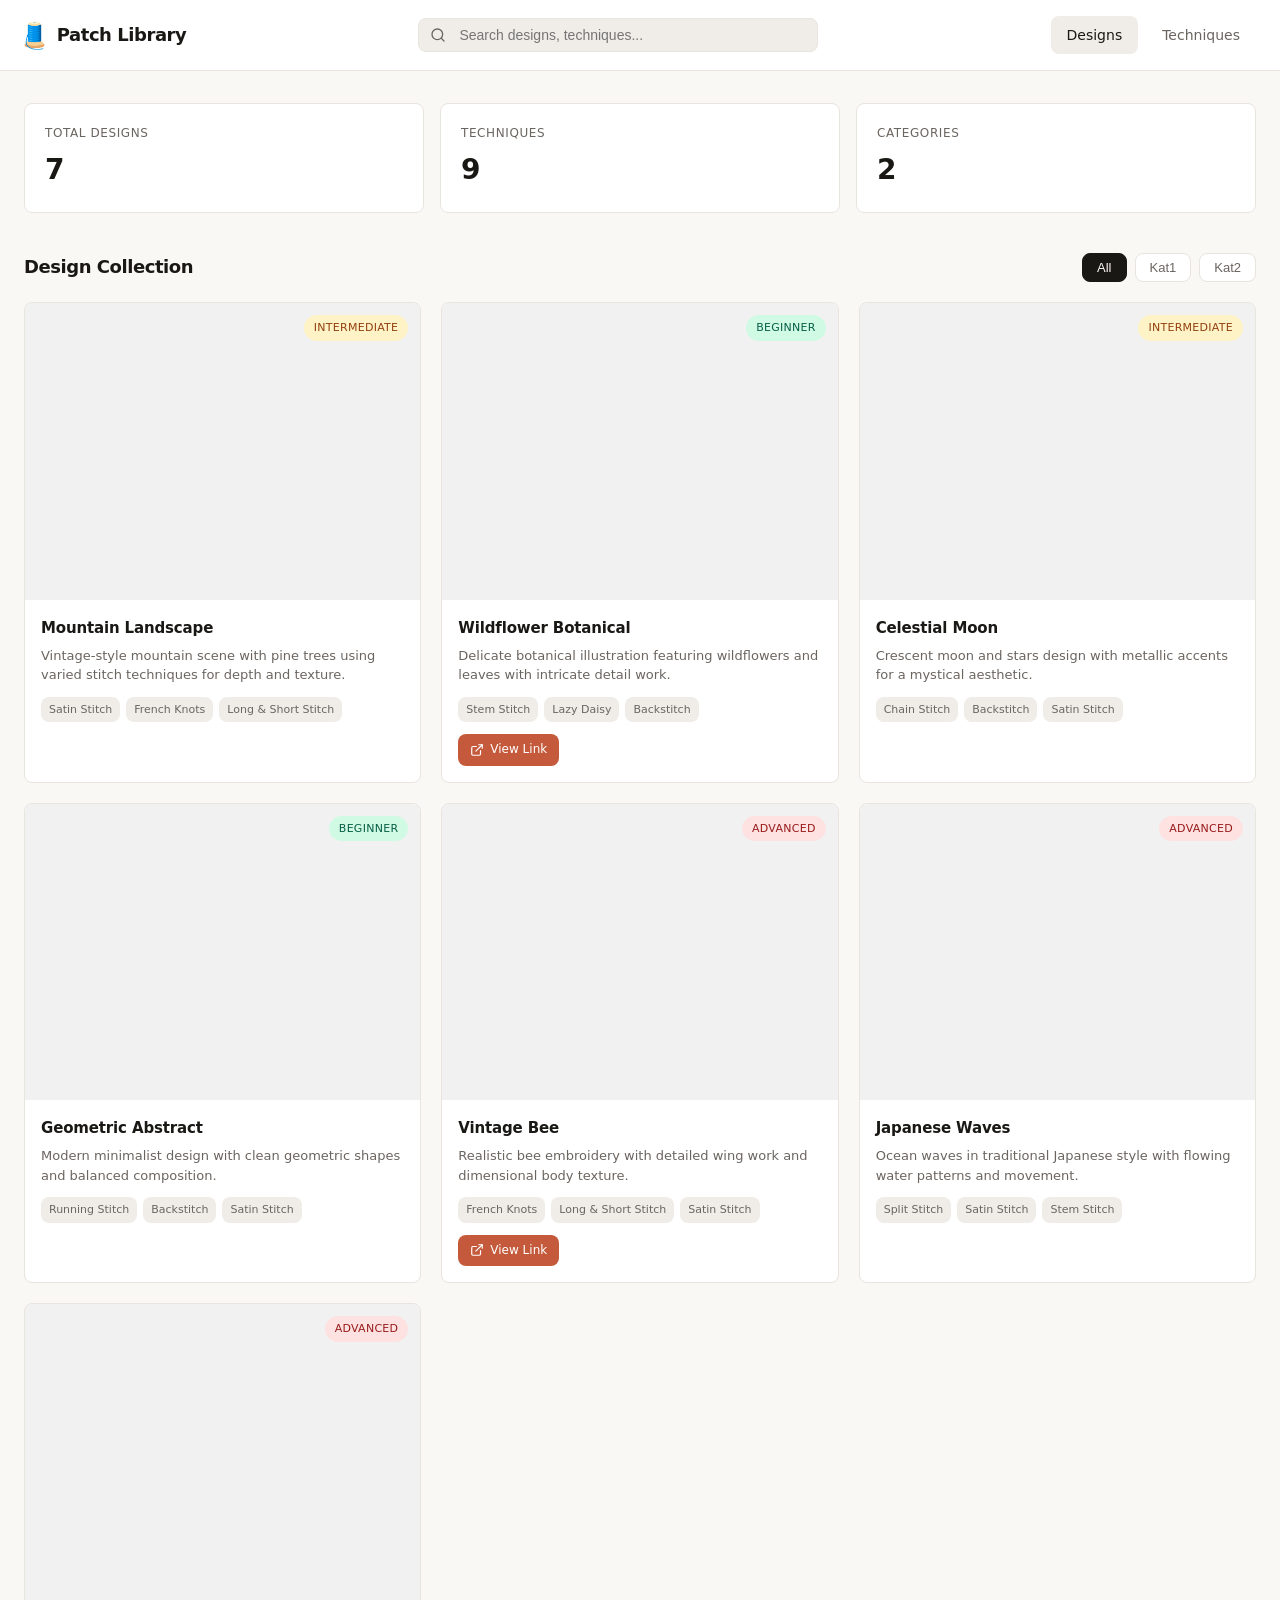
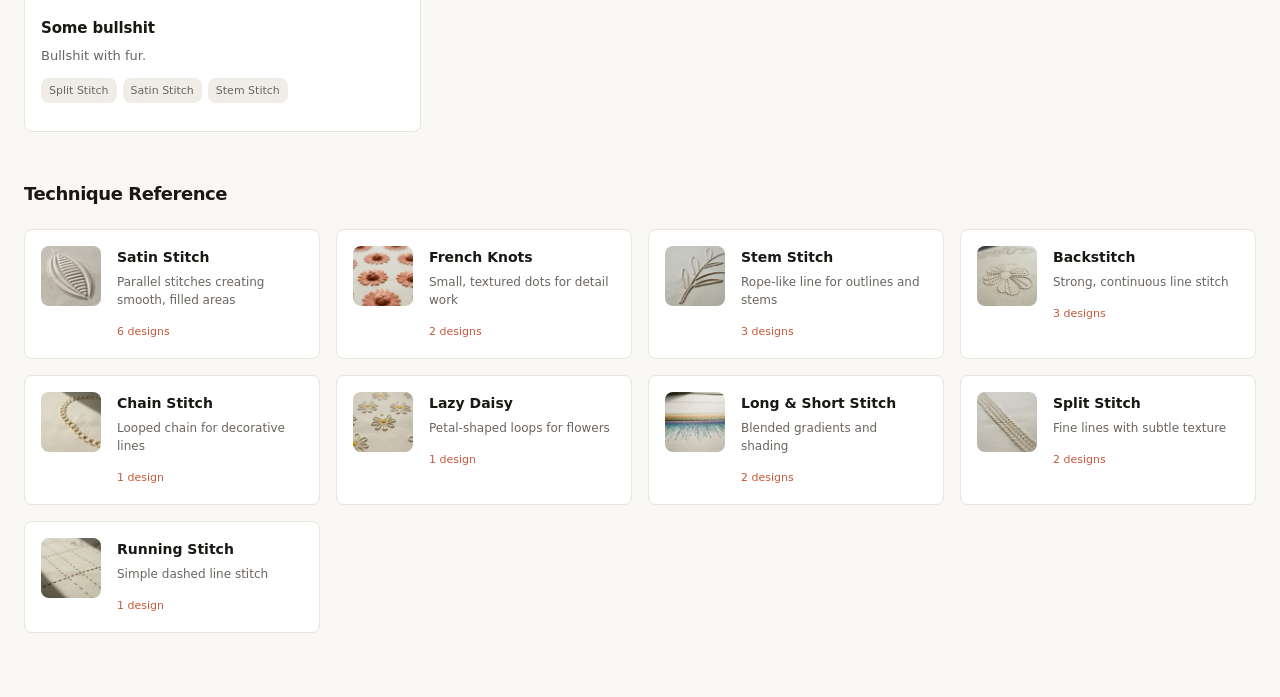
==== index.html @ 990511ad "Added noindex tag >Added noindex meta tag, specified by google, should in theory stop search engines" ====
<!DOCTYPE html>
<html lang="en">
<head>
  <meta charset="UTF-8">
  <meta name="viewport" content="width=device-width, initial-scale=1.0">
  <title>Patch Library</title>
  <meta name="robots" content="noindex">
  <meta name="description" content="Internal collection of embroidery patch designs and techniques">
  <link rel="stylesheet" href="styles.css">
</head>
<body>
  <header class="header">
    <div class="header-inner">
      <div class="logo">
        <img src="./icon.png" alt="Patch Library Logo" class="logo-image">
        <span class="logo-text">Patch Library</span>
      </div>

      <div class="search-container">
        <div class="search-wrapper">
          <svg class="search-icon" xmlns="http://www.w3.org/2000/svg" viewBox="0 0 24 24" fill="none" stroke="currentColor" stroke-width="2" stroke-linecap="round" stroke-linejoin="round">
            <circle cx="11" cy="11" r="8"/>
            <path d="m21 21-4.3-4.3"/>
          </svg>
          <input type="text" id="search-input" class="search-input" placeholder="Search designs, techniques...">
        </div>
      </div>

      <nav class="nav-links">
        <a href="#designs" class="nav-link active">Designs</a>
        <a href="#techniques" class="nav-link">Techniques</a>
      </nav>
    </div>
  </header>

  <main class="main">
    <section class="stats-grid">
      <div class="stat-card">
        <p class="stat-label">Total Designs</p>
        <p class="stat-value" id="stat-designs">0</p>
      </div>
      <div class="stat-card">
        <p class="stat-label">Techniques</p>
        <p class="stat-value" id="stat-techniques">0</p>
      </div>
      <div class="stat-card">
        <p class="stat-label">Categories</p>
        <p class="stat-value" id="stat-categories">0</p>
      </div>
    </section>

    <section id="designs">
      <div class="section-header">
        <h2 class="section-title">Design Collection</h2>
        <div class="filter-buttons" id="filter-buttons">
          <!-- Filter buttons generated dynamically from JS -->
        </div>
      </div>
      <div class="patch-grid" id="patch-grid"></div>
    </section>

    <section id="techniques">
      <div class="section-header">
        <h2 class="section-title">Technique Reference</h2>
      </div>
      <div class="technique-grid" id="technique-grid"></div>
    </section>
  </main>

  <!-- Technique Detail Modal -->
  <div class="modal-overlay" id="technique-modal">
    <div class="modal-content">
      <button class="modal-close" id="modal-close">&times;</button>
      <div class="modal-body" id="modal-body">
        <!-- Content populated dynamically -->
      </div>
    </div>
  </div>

  <!-- Image Viewer Modal -->
  <div class="image-viewer-overlay" id="image-viewer">
    <button class="image-viewer-close" id="image-viewer-close">&times;</button>
    <img src="" alt="Full size image" class="image-viewer-img" id="image-viewer-img">
  </div>

  <script src="script.js"></script>
</body>
</html>
---- styles.css ----
* {
  margin: 0;
  padding: 0;
  box-sizing: border-box;
}

:root {
  --background: #faf8f5;
  --foreground: #1a1814;
  --card: #ffffff;
  --card-foreground: #1a1814;
  --muted: #f0ede8;
  --muted-foreground: #6b6560;
  --accent: #c45a3b;
  --border: #e8e4de;
  --radius: 0.5rem;
}

body {
  font-family: system-ui, -apple-system, BlinkMacSystemFont, 'Segoe UI', Roboto, sans-serif;
  background-color: var(--background);
  color: var(--foreground);
  line-height: 1.6;
}

/* Header */
.header {
  background-color: var(--card);
  border-bottom: 1px solid var(--border);
  padding: 1rem 1.5rem;
  position: sticky;
  top: 0;
  z-index: 100;
}

.header-inner {
  max-width: 1400px;
  margin: 0 auto;
  display: flex;
  align-items: center;
  justify-content: space-between;
  gap: 2rem;
}

.logo {
  display: flex;
  align-items: center;
  gap: 0.75rem;
}

.logo-image {
  height: 1.8rem;
  width: auto;
}

.logo-text {
  font-size: 1.125rem;
  font-weight: 600;
  letter-spacing: -0.025em;
}

.search-container {
  flex: 1;
  max-width: 400px;
}

.search-input {
  width: 100%;
  padding: 0.5rem 1rem;
  padding-left: 2.5rem;
  border: 1px solid var(--border);
  border-radius: var(--radius);
  background-color: var(--muted);
  font-size: 0.875rem;
  outline: none;
  transition: border-color 0.2s, box-shadow 0.2s;
}

.search-input:focus {
  border-color: var(--accent);
  box-shadow: 0 0 0 2px rgba(196, 90, 59, 0.1);
}

.search-wrapper {
  position: relative;
}

.search-icon {
  position: absolute;
  left: 0.75rem;
  top: 50%;
  transform: translateY(-50%);
  width: 1rem;
  height: 1rem;
  color: var(--muted-foreground);
}

.nav-links {
  display: flex;
  gap: 0.5rem;
}

.nav-link {
  padding: 0.5rem 1rem;
  font-size: 0.875rem;
  color: var(--muted-foreground);
  text-decoration: none;
  border-radius: var(--radius);
  transition: background-color 0.2s, color 0.2s;
}

.nav-link:hover,
.nav-link.active {
  background-color: var(--muted);
  color: var(--foreground);
}

/* Main Content */
.main {
  max-width: 1400px;
  margin: 0 auto;
  padding: 2rem 1.5rem;
}

/* Stats */
.stats-grid {
  display: grid;
  grid-template-columns: repeat(3, 1fr);
  gap: 1rem;
  margin-bottom: 2.5rem;
}

.stat-card {
  background-color: var(--card);
  border: 1px solid var(--border);
  border-radius: var(--radius);
  padding: 1.25rem;
}

.stat-label {
  font-size: 0.75rem;
  text-transform: uppercase;
  letter-spacing: 0.05em;
  color: var(--muted-foreground);
  margin-bottom: 0.25rem;
}

.stat-value {
  font-size: 1.75rem;
  font-weight: 600;
  letter-spacing: -0.025em;
}

/* Section Headers */
.section-header {
  display: flex;
  align-items: center;
  justify-content: space-between;
  margin-bottom: 1.25rem;
  flex-wrap: wrap;
  gap: 1rem;
}

.section-title {
  font-size: 1.125rem;
  font-weight: 600;
  letter-spacing: -0.025em;
}

/* Filter Buttons */
.filter-buttons {
  display: flex;
  gap: 0.5rem;
  flex-wrap: wrap;
}

.filter-btn {
  padding: 0.375rem 0.875rem;
  font-size: 0.8125rem;
  border: 1px solid var(--border);
  border-radius: var(--radius);
  background-color: var(--card);
  color: var(--muted-foreground);
  cursor: pointer;
  transition: all 0.2s;
}

.filter-btn:hover {
  background-color: var(--muted);
  color: var(--foreground);
}

.filter-btn.active {
  background-color: var(--foreground);
  color: var(--background);
  border-color: var(--foreground);
}

/* Patch Grid */
.patch-grid {
  display: grid;
  grid-template-columns: repeat(auto-fill, minmax(300px, 1fr));
  gap: 1.25rem;
  margin-bottom: 3rem;
}

.patch-card {
  background-color: var(--card);
  border: 1px solid var(--border);
  border-radius: var(--radius);
  overflow: hidden;
  transition: box-shadow 0.2s, transform 0.2s;
}

.patch-card:hover {
  box-shadow: 0 4px 12px rgba(0, 0, 0, 0.08);
  transform: translateY(-2px);
}

.patch-image-container {
  position: relative;
  aspect-ratio: 4 / 3;
  overflow: hidden;
  background-color: var(--muted);
  cursor: pointer;
}

.patch-image {
  width: 100%;
  height: 100%;
  object-fit: cover;
  transition: transform 0.3s;
}

.patch-card:hover .patch-image {
  transform: scale(1.03);
}

.difficulty-badge {
  position: absolute;
  top: 0.75rem;
  right: 0.75rem;
  padding: 0.25rem 0.625rem;
  font-size: 0.6875rem;
  font-weight: 500;
  text-transform: uppercase;
  letter-spacing: 0.025em;
  border-radius: 9999px;
}

.difficulty-beginner {
  background-color: #d1fae5;
  color: #065f46;
}

.difficulty-intermediate {
  background-color: #fef3c7;
  color: #92400e;
}

.difficulty-advanced {
  background-color: #fee2e2;
  color: #991b1b;
}

.patch-content {
  padding: 1rem;
}

.patch-title {
  font-size: 0.9375rem;
  font-weight: 600;
  margin-bottom: 0.375rem;
  letter-spacing: -0.01em;
}

.patch-description {
  font-size: 0.8125rem;
  color: var(--muted-foreground);
  margin-bottom: 0.75rem;
  line-height: 1.5;
}

.patch-techniques {
  display: flex;
  flex-wrap: wrap;
  gap: 0.375rem;
  margin-bottom: 0.75rem;
}

.technique-tag {
  padding: 0.25rem 0.5rem;
  font-size: 0.6875rem;
  background-color: var(--muted);
  color: var(--muted-foreground);
  border-radius: var(--radius);
  cursor: pointer;
  transition: background-color 0.2s, color 0.2s;
}

.technique-tag:hover {
  background-color: var(--accent);
  color: white;
}

.patch-link-btn {
  display: inline-flex;
  align-items: center;
  gap: 0.375rem;
  padding: 0.375rem 0.75rem;
  font-size: 0.75rem;
  font-weight: 500;
  background-color: var(--accent);
  color: white;
  border: none;
  border-radius: var(--radius);
  cursor: pointer;
  text-decoration: none;
  transition: background-color 0.2s;
}

.patch-link-btn:hover {
  background-color: #a84a2f;
}

.patch-link-btn svg {
  width: 0.875rem;
  height: 0.875rem;
}

/* Technique Section */
.technique-grid {
  display: grid;
  grid-template-columns: repeat(auto-fill, minmax(280px, 1fr));
  gap: 1rem;
  margin-bottom: 2rem;
}

.technique-card {
  background-color: var(--card);
  border: 1px solid var(--border);
  border-radius: var(--radius);
  padding: 1rem;
  display: flex;
  gap: 1rem;
  cursor: pointer;
  transition: border-color 0.2s, box-shadow 0.2s;
}

.technique-card:hover {
  border-color: var(--accent);
  box-shadow: 0 2px 8px rgba(0, 0, 0, 0.06);
}

.technique-thumb {
  width: 60px;
  height: 60px;
  border-radius: var(--radius);
  object-fit: cover;
  flex-shrink: 0;
  background-color: var(--muted);
}

.technique-info {
  flex: 1;
  min-width: 0;
}

.technique-name {
  font-size: 0.875rem;
  font-weight: 600;
  margin-bottom: 0.25rem;
}

.technique-description {
  font-size: 0.75rem;
  color: var(--muted-foreground);
  margin-bottom: 0.5rem;
  line-height: 1.5;
}

.technique-count {
  font-size: 0.6875rem;
  color: var(--accent);
  font-weight: 500;
}

/* Modal Styles */
.modal-overlay {
  position: fixed;
  top: 0;
  left: 0;
  right: 0;
  bottom: 0;
  background-color: rgba(0, 0, 0, 0.5);
  display: flex;
  align-items: center;
  justify-content: center;
  z-index: 1000;
  opacity: 0;
  visibility: hidden;
  transition: opacity 0.3s, visibility 0.3s;
  padding: 1rem;
}

.modal-overlay.active {
  opacity: 1;
  visibility: visible;
}

.modal-content {
  background-color: var(--card);
  width: 90%;
  max-width: 900px;
  max-height: 90vh;
  border-radius: var(--radius);
  position: relative;
  overflow: hidden;
  display: flex;
  flex-direction: column;
}

.modal-close {
  position: absolute;
  top: 1rem;
  right: 1rem;
  width: 2.5rem;
  height: 2.5rem;
  background-color: var(--muted);
  border: none;
  border-radius: 50%;
  font-size: 1.5rem;
  line-height: 1;
  cursor: pointer;
  display: flex;
  align-items: center;
  justify-content: center;
  color: var(--foreground);
  transition: background-color 0.2s;
  z-index: 10;
}

.modal-close:hover {
  background-color: var(--border);
}

.modal-body {
  padding: 2rem;
  overflow-y: auto;
}

.modal-header {
  display: flex;
  gap: 1.5rem;
  margin-bottom: 2rem;
  flex-wrap: wrap;
}

.modal-demo-image {
  width: 200px;
  height: 200px;
  object-fit: cover;
  border-radius: var(--radius);
  cursor: pointer;
  flex-shrink: 0;
}

.modal-title-section {
  flex: 1;
  min-width: 200px;
}

.modal-title {
  font-size: 1.5rem;
  font-weight: 600;
  margin-bottom: 0.5rem;
  letter-spacing: -0.025em;
}

.modal-subtitle {
  font-size: 0.9375rem;
  color: var(--muted-foreground);
  line-height: 1.6;
}

.modal-steps {
  border-top: 1px solid var(--border);
  padding-top: 1.5rem;
}

.modal-steps-title {
  font-size: 1rem;
  font-weight: 600;
  margin-bottom: 1.25rem;
}

.step-item {
  margin-bottom: 1.5rem;
  padding-bottom: 1.5rem;
  border-bottom: 1px solid var(--border);
}

.step-item:last-child {
  border-bottom: none;
  margin-bottom: 0;
  padding-bottom: 0;
}

.step-header {
  display: flex;
  align-items: baseline;
  gap: 0.75rem;
  margin-bottom: 0.5rem;
}

.step-number {
  display: inline-flex;
  align-items: center;
  justify-content: center;
  width: 1.75rem;
  height: 1.75rem;
  background-color: var(--foreground);
  color: var(--background);
  border-radius: 50%;
  font-size: 0.8125rem;
  font-weight: 600;
  flex-shrink: 0;
}

.step-name {
  font-size: 0.9375rem;
  font-weight: 600;
}

.step-description {
  font-size: 0.875rem;
  color: var(--muted-foreground);
  line-height: 1.6;
  margin-left: 2.5rem;
  margin-bottom: 0.75rem;
}

.step-images {
  display: flex;
  gap: 0.75rem;
  margin-left: 2.5rem;
  flex-wrap: wrap;
}

.step-image {
  width: 150px;
  height: 100px;
  object-fit: cover;
  border-radius: var(--radius);
  cursor: pointer;
  border: 1px solid var(--border);
  transition: border-color 0.2s;
}

.step-image:hover {
  border-color: var(--accent);
}

/* Image Viewer */
.image-viewer-overlay {
  position: fixed;
  top: 0;
  left: 0;
  right: 0;
  bottom: 0;
  background-color: rgba(0, 0, 0, 0.9);
  display: flex;
  align-items: center;
  justify-content: center;
  z-index: 2000;
  opacity: 0;
  visibility: hidden;
  transition: opacity 0.3s, visibility 0.3s;
  padding: 2rem;
}

.image-viewer-overlay.active {
  opacity: 1;
  visibility: visible;
}

.image-viewer-close {
  position: absolute;
  top: 1rem;
  right: 1rem;
  width: 3rem;
  height: 3rem;
  background-color: rgba(255, 255, 255, 0.1);
  border: none;
  border-radius: 50%;
  font-size: 2rem;
  line-height: 1;
  cursor: pointer;
  color: white;
  transition: background-color 0.2s;
}

.image-viewer-close:hover {
  background-color: rgba(255, 255, 255, 0.2);
}

.image-viewer-img {
  max-width: 100%;
  max-height: 100%;
  object-fit: contain;
}

/* Empty State */
.empty-state {
  text-align: center;
  padding: 3rem 1rem;
  color: var(--muted-foreground);
}

.empty-state p {
  font-size: 0.9375rem;
}

/* Responsive */
@media (max-width: 768px) {
  .header-inner {
    flex-direction: column;
    align-items: stretch;
    gap: 1rem;
  }

  .search-container {
    max-width: none;
  }

  .nav-links {
    justify-content: center;
  }

  .stats-grid {
    grid-template-columns: 1fr;
  }

  .patch-grid {
    grid-template-columns: 1fr;
  }

  .modal-header {
    flex-direction: column;
    align-items: center;
    text-align: center;
  }

  .modal-demo-image {
    width: 150px;
    height: 150px;
  }

  .step-description,
  .step-images {
    margin-left: 0;
  }
}
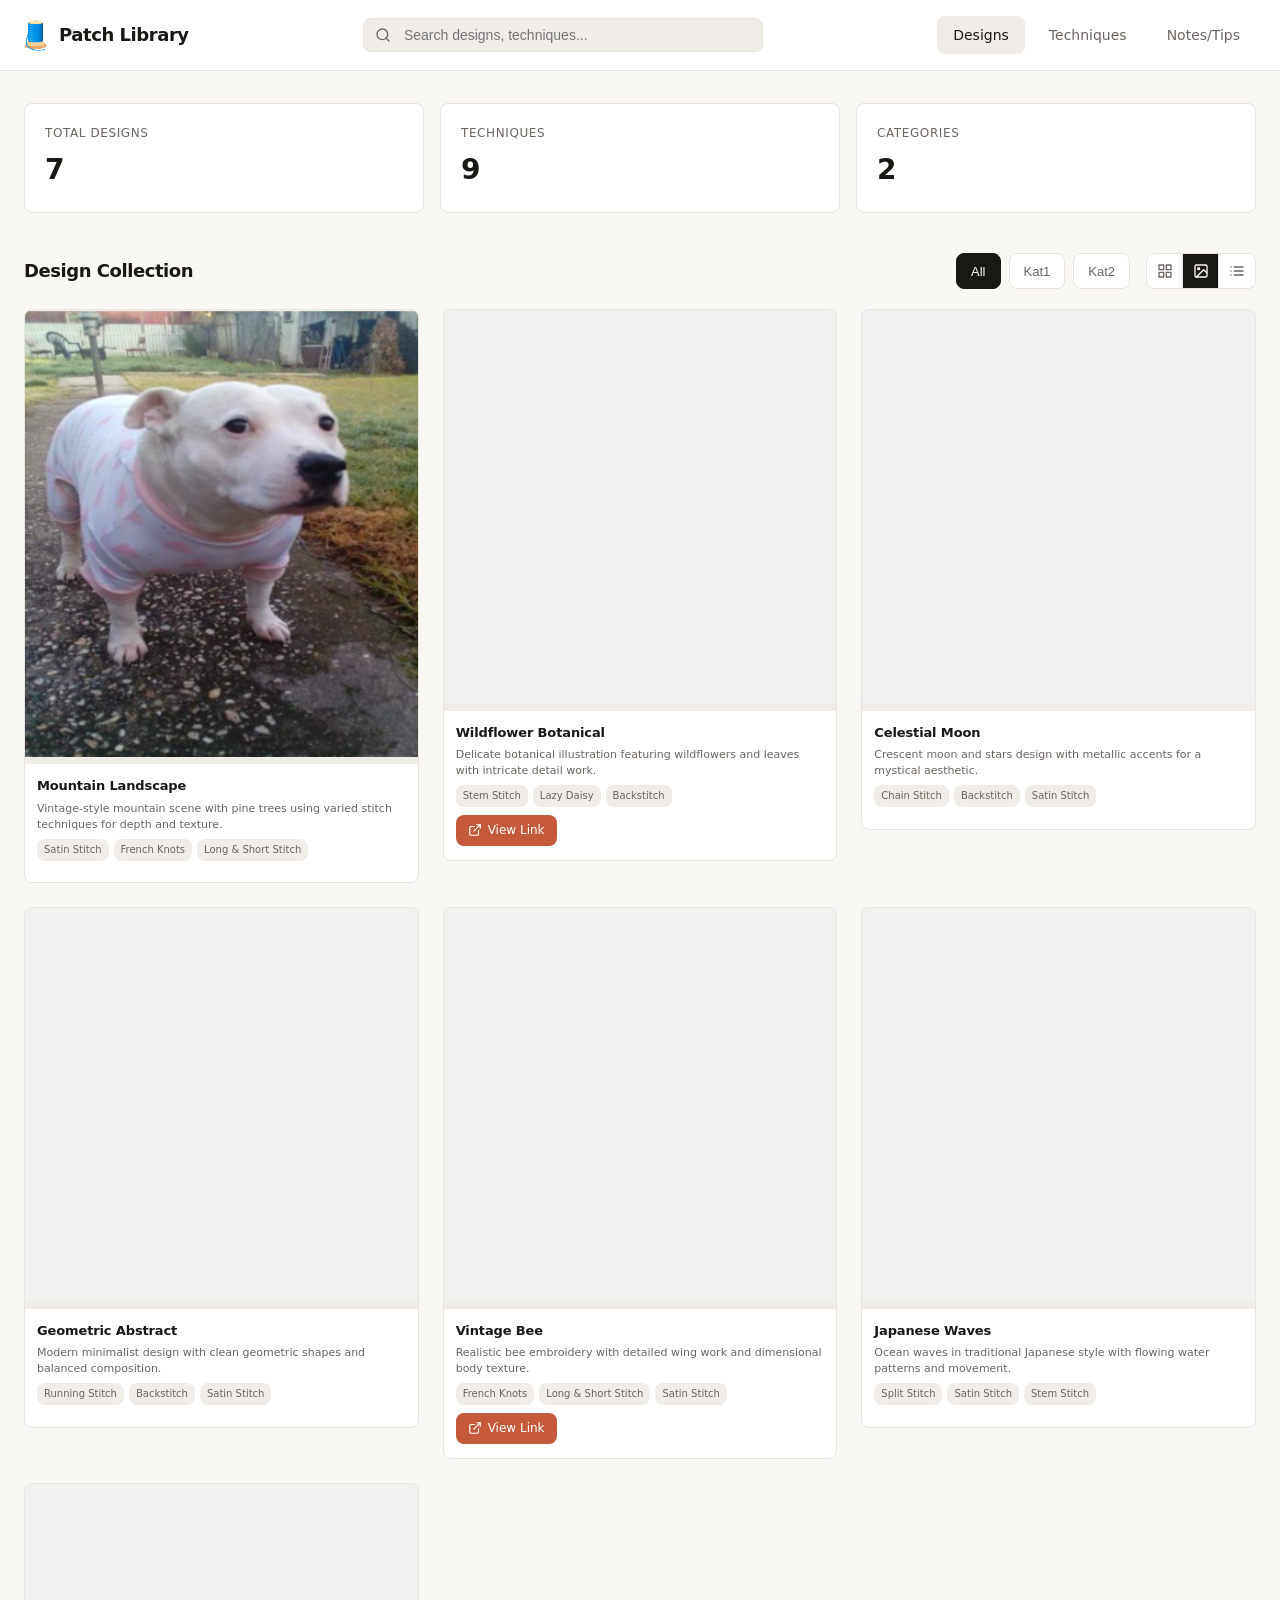
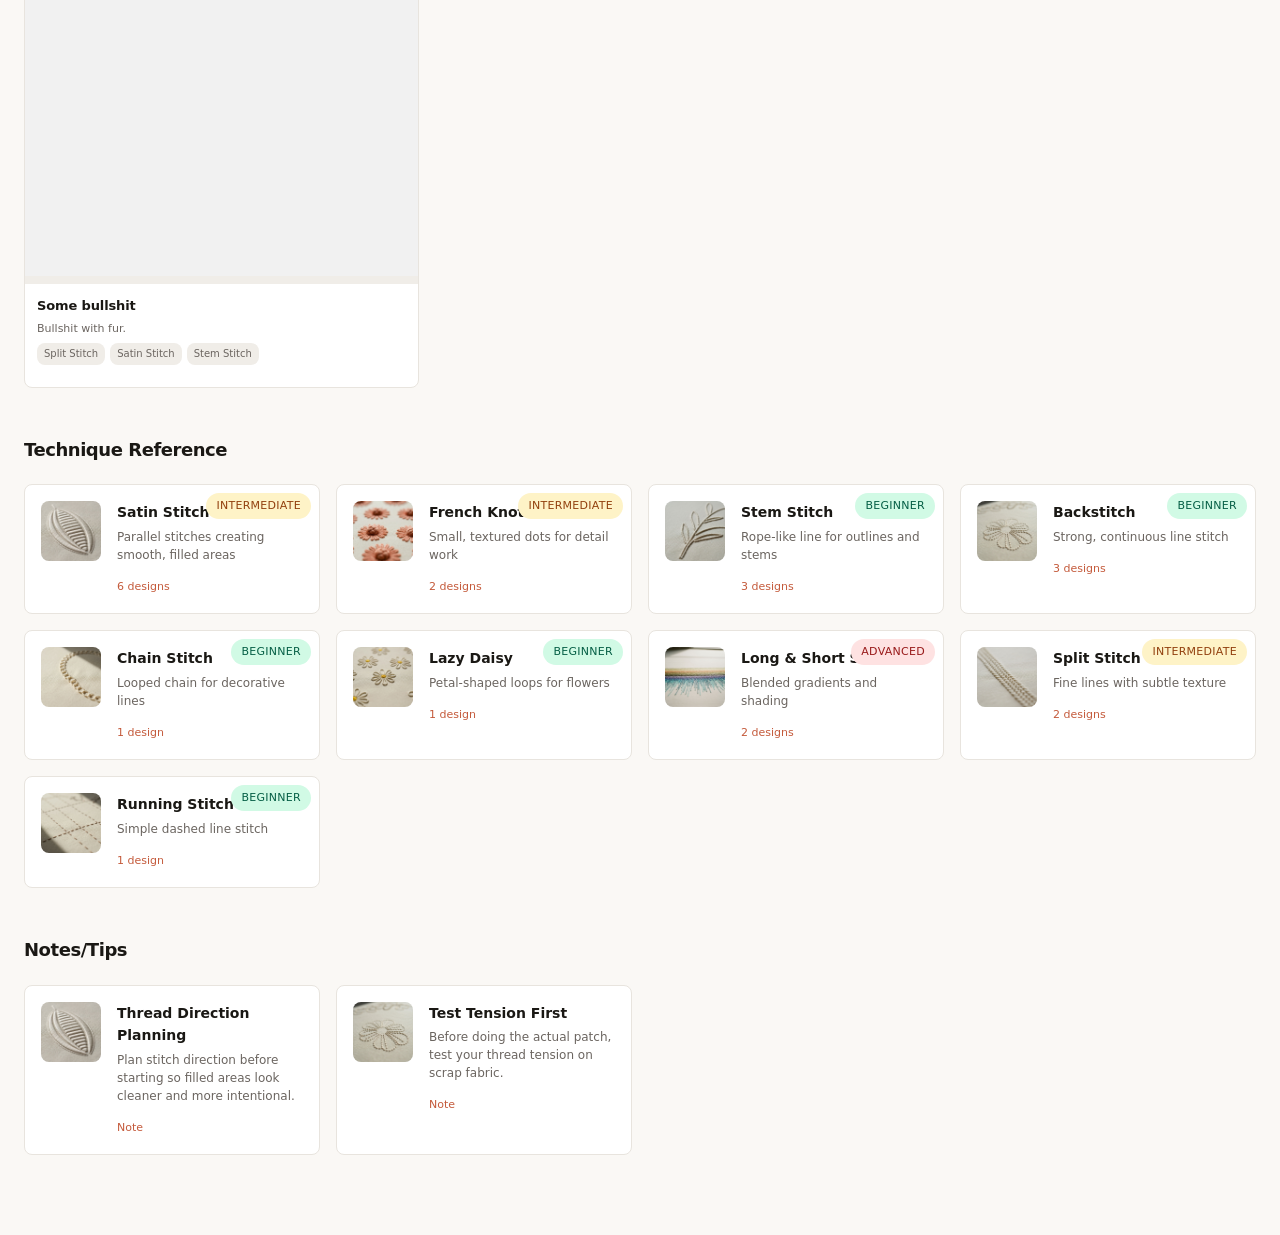
==== commit 66eda61c: "More v0 and ChatGPT changes (Ran out of v0 credits)" ====
--- a/index.html
+++ b/index.html
@@ -29,6 +29,7 @@
       <nav class="nav-links">
         <a href="#designs" class="nav-link active">Designs</a>
         <a href="#techniques" class="nav-link">Techniques</a>
+        <a href="#notes" class="nav-link">Notes/Tips</a>
       </nav>
     </div>
   </header>
@@ -52,8 +53,13 @@
     <section id="designs">
       <div class="section-header">
         <h2 class="section-title">Design Collection</h2>
-        <div class="filter-buttons" id="filter-buttons">
-          <!-- Filter buttons generated dynamically from JS -->
+        <div class="section-controls">
+          <div class="filter-buttons" id="filter-buttons">
+            <!-- Filter buttons generated dynamically from JS -->
+          </div>
+          <div class="view-mode-toggle" id="view-mode-toggle">
+            <!-- View mode buttons generated dynamically from JS -->
+          </div>
         </div>
       </div>
       <div class="patch-grid" id="patch-grid"></div>
@@ -65,6 +71,14 @@
       </div>
       <div class="technique-grid" id="technique-grid"></div>
     </section>
+  
+    <section id="notes">
+      <div class="section-header">
+        <h2 class="section-title">Notes/Tips</h2>
+      </div>
+      <div class="technique-grid" id="notes-grid"></div>
+    </section>
+  
   </main>
 
   <!-- Technique Detail Modal -->
@@ -83,6 +97,7 @@
     <img src="" alt="Full size image" class="image-viewer-img" id="image-viewer-img">
   </div>
 
+  <script src="config.js"></script>
   <script src="script.js"></script>
 </body>
 </html>
--- a/styles.css
+++ b/styles.css
@@ -42,6 +42,12 @@
   gap: 2rem;
 }
 
+#designs,
+#techniques,
+#notes {
+  scroll-margin-top: 6.5rem;
+}
+
 .logo {
   display: flex;
   align-items: center;
@@ -49,7 +55,7 @@
 }
 
 .logo-image {
-  height: 1.8rem;
+  height: 2rem;
   width: auto;
 }
 
@@ -167,6 +173,13 @@
   letter-spacing: -0.025em;
 }
 
+.section-controls {
+  display: flex;
+  align-items: center;
+  gap: 1rem;
+  flex-wrap: wrap;
+}
+
 /* Filter Buttons */
 .filter-buttons {
   display: flex;
@@ -175,6 +188,10 @@
 }
 
 .filter-btn {
+  display: inline-flex;
+  align-items: center;
+  justify-content: center;
+  min-height: 2.25rem;
   padding: 0.375rem 0.875rem;
   font-size: 0.8125rem;
   border: 1px solid var(--border);
@@ -194,6 +211,48 @@
   background-color: var(--foreground);
   color: var(--background);
   border-color: var(--foreground);
+}
+
+/* View Mode Toggle */
+.view-mode-toggle {
+  display: flex;
+  height: 2.25rem;
+  border: 1px solid var(--border);
+  border-radius: var(--radius);
+  overflow: hidden;
+}
+
+.view-mode-btn {
+  display: flex;
+  align-items: center;
+  justify-content: center;
+  width: 2.25rem;
+  height: 100%;
+  flex: 0 0 2.25rem;
+  background-color: var(--card);
+  border: none;
+  cursor: pointer;
+  transition: background-color 0.2s, color 0.2s;
+  color: var(--muted-foreground);
+}
+
+.view-mode-btn:not(:last-child) {
+  border-right: 1px solid var(--border);
+}
+
+.view-mode-btn:hover {
+  background-color: var(--muted);
+  color: var(--foreground);
+}
+
+.view-mode-btn.active {
+  background-color: var(--foreground);
+  color: var(--background);
+}
+
+.view-mode-btn svg {
+  width: 1rem;
+  height: 1rem;
 }
 
 /* Patch Grid */
@@ -204,6 +263,19 @@
   margin-bottom: 3rem;
 }
 
+/* Gallery View - Masonry-like with full images */
+.patch-grid--gallery {
+  grid-template-columns: repeat(auto-fill, minmax(350px, 1fr));
+  gap: 1.5rem;
+  align-items: start;
+}
+
+/* List View - Single column rows */
+.patch-grid--list {
+  grid-template-columns: 1fr;
+  gap: 1rem;
+}
+
 .patch-card {
   background-color: var(--card);
   border: 1px solid var(--border);
@@ -234,6 +306,83 @@
 
 .patch-card:hover .patch-image {
   transform: scale(1.03);
+}
+
+/* Gallery View Card Styles */
+.patch-card--gallery .patch-image-container {
+  aspect-ratio: auto;
+}
+
+.patch-card--gallery .patch-image {
+  width: 100%;
+  height: auto;
+  object-fit: contain;
+  max-height: 520px;
+}
+
+.patch-card--gallery .patch-content {
+  padding: 0.75rem 0.75rem 0.875rem;
+}
+
+.patch-card--gallery .patch-title {
+  font-size: 0.8125rem;
+  margin-bottom: 0.25rem;
+}
+
+.patch-card--gallery .patch-description {
+  font-size: 0.6875rem;
+  line-height: 1.4;
+  margin-bottom: 0.45rem;
+}
+
+.patch-card--gallery .patch-techniques {
+  gap: 0.3125rem;
+  margin-bottom: 0.45rem;
+}
+
+.patch-card--gallery .technique-tag {
+  font-size: 0.625rem;
+  padding: 0.1875rem 0.4375rem;
+}
+
+/* List View Card Styles */
+.patch-card--list {
+  display: flex;
+  flex-direction: row;
+  align-items: center;
+}
+
+.patch-card--list .patch-image-container {
+  width: 220px;
+  min-width: 220px;
+  aspect-ratio: auto;
+  height: 190px;
+  flex-shrink: 0;
+  display: flex;
+  align-items: center;
+  justify-content: center;
+}
+
+.patch-card--list .patch-image {
+  object-fit: cover;
+}
+
+.patch-card--list .patch-content {
+  display: flex;
+  flex-direction: column;
+  justify-content: center;
+  padding: 1.25rem 1.5rem;
+  flex: 1;
+}
+
+.patch-card--list .patch-link-btn {
+  width: 8.5rem;
+  justify-content: center;
+  align-self: flex-start;
+}
+
+.patch-card--list .patch-description {
+  margin-bottom: 0.5rem;
 }
 
 .difficulty-badge {
@@ -333,7 +482,7 @@
   display: grid;
   grid-template-columns: repeat(auto-fill, minmax(280px, 1fr));
   gap: 1rem;
-  margin-bottom: 2rem;
+  margin-bottom: 3rem;
 }
 
 .technique-card {
@@ -345,11 +494,18 @@
   gap: 1rem;
   cursor: pointer;
   transition: border-color 0.2s, box-shadow 0.2s;
+  position: relative;
 }
 
 .technique-card:hover {
   border-color: var(--accent);
   box-shadow: 0 2px 8px rgba(0, 0, 0, 0.06);
+}
+
+.technique-card .difficulty-badge {
+  position: absolute;
+  top: 0.5rem;
+  right: 0.5rem;
 }
 
 .technique-thumb {
@@ -470,11 +626,23 @@
   min-width: 200px;
 }
 
+.modal-title-row {
+  display: flex;
+  align-items: center;
+  gap: 0.75rem;
+  margin-bottom: 0.5rem;
+  flex-wrap: wrap;
+}
+
 .modal-title {
   font-size: 1.5rem;
   font-weight: 600;
-  margin-bottom: 0.5rem;
+  margin-bottom: 0;
   letter-spacing: -0.025em;
+}
+
+.modal-title-row .difficulty-badge {
+  position: static;
 }
 
 .modal-subtitle {
@@ -645,12 +813,31 @@
     grid-template-columns: 1fr;
   }
 
+  .section-controls {
+    width: 100%;
+    justify-content: space-between;
+  }
+
+  .patch-card--list {
+    flex-direction: column;
+  }
+
+  .patch-card--list .patch-image-container {
+    width: 100%;
+    height: auto;
+    aspect-ratio: 16 / 9;
+  }
+
   .modal-header {
     flex-direction: column;
     align-items: center;
     text-align: center;
   }
 
+  .modal-title-row {
+    justify-content: center;
+  }
+
   .modal-demo-image {
     width: 150px;
     height: 150px;
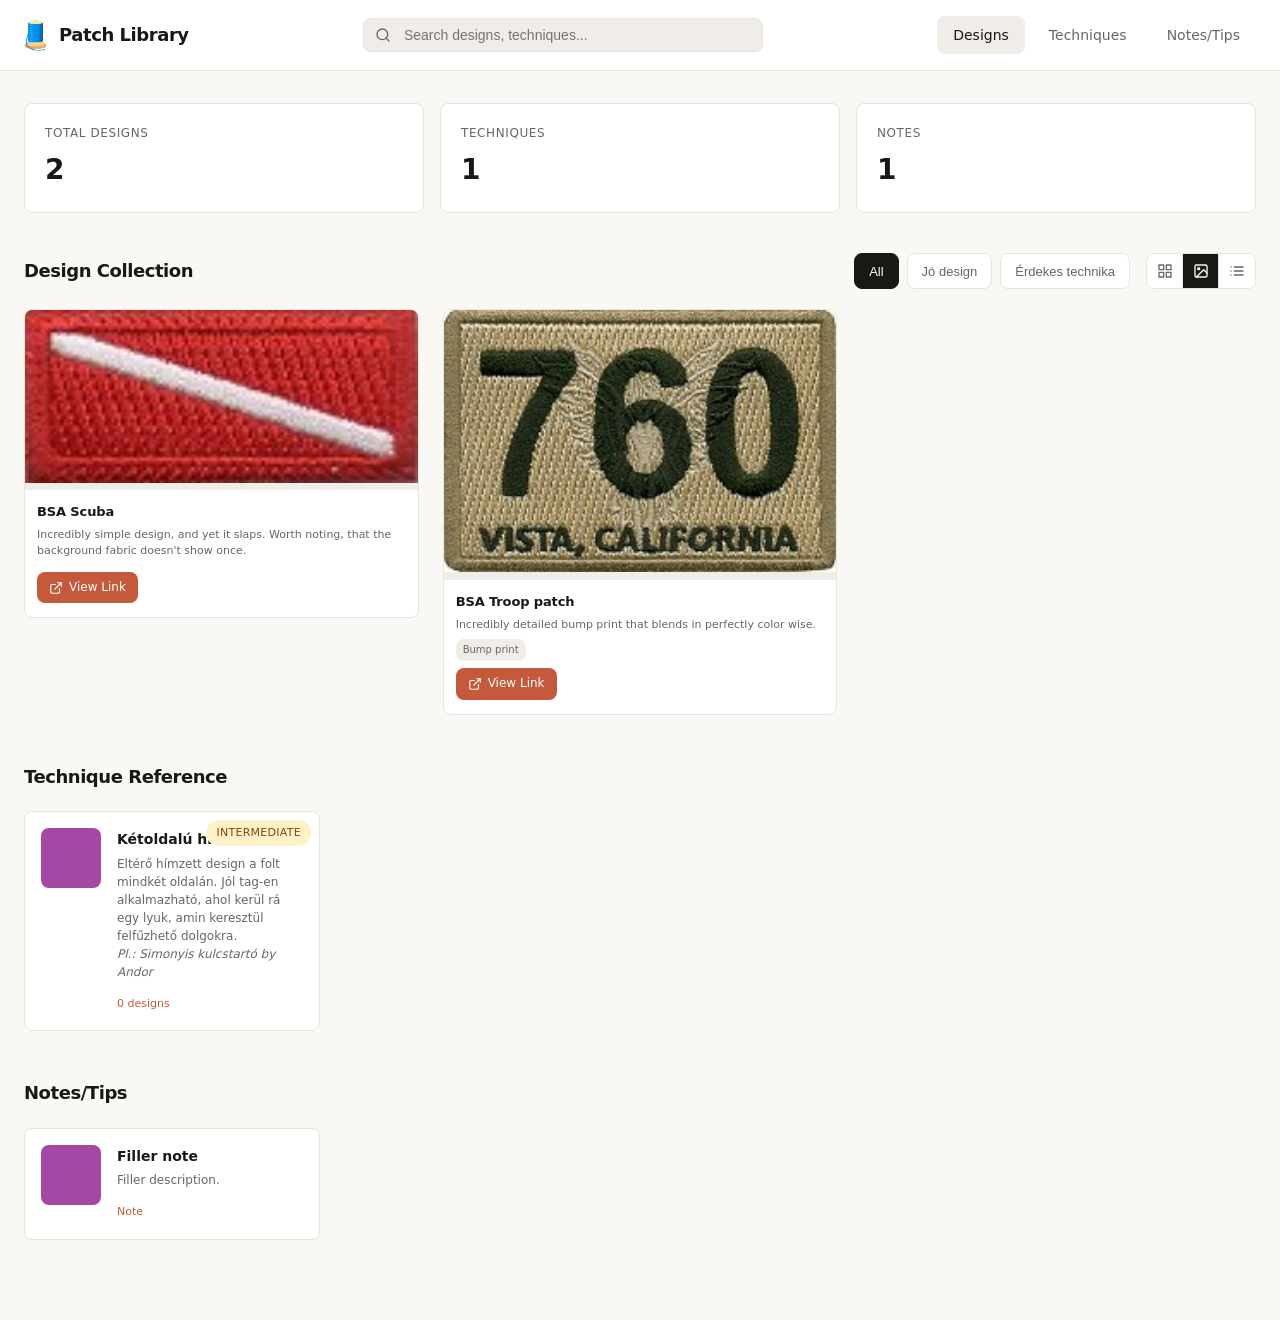
==== commit fba499a3: "Major updates >Moved unnecessary files to old_V2 folder >Started adding first actual content to site" ====
--- a/index.html
+++ b/index.html
@@ -45,8 +45,8 @@
         <p class="stat-value" id="stat-techniques">0</p>
       </div>
       <div class="stat-card">
-        <p class="stat-label">Categories</p>
-        <p class="stat-value" id="stat-categories">0</p>
+        <p class="stat-label">Notes</p>
+        <p class="stat-value" id="stat-notes">0</p>
       </div>
     </section>
 
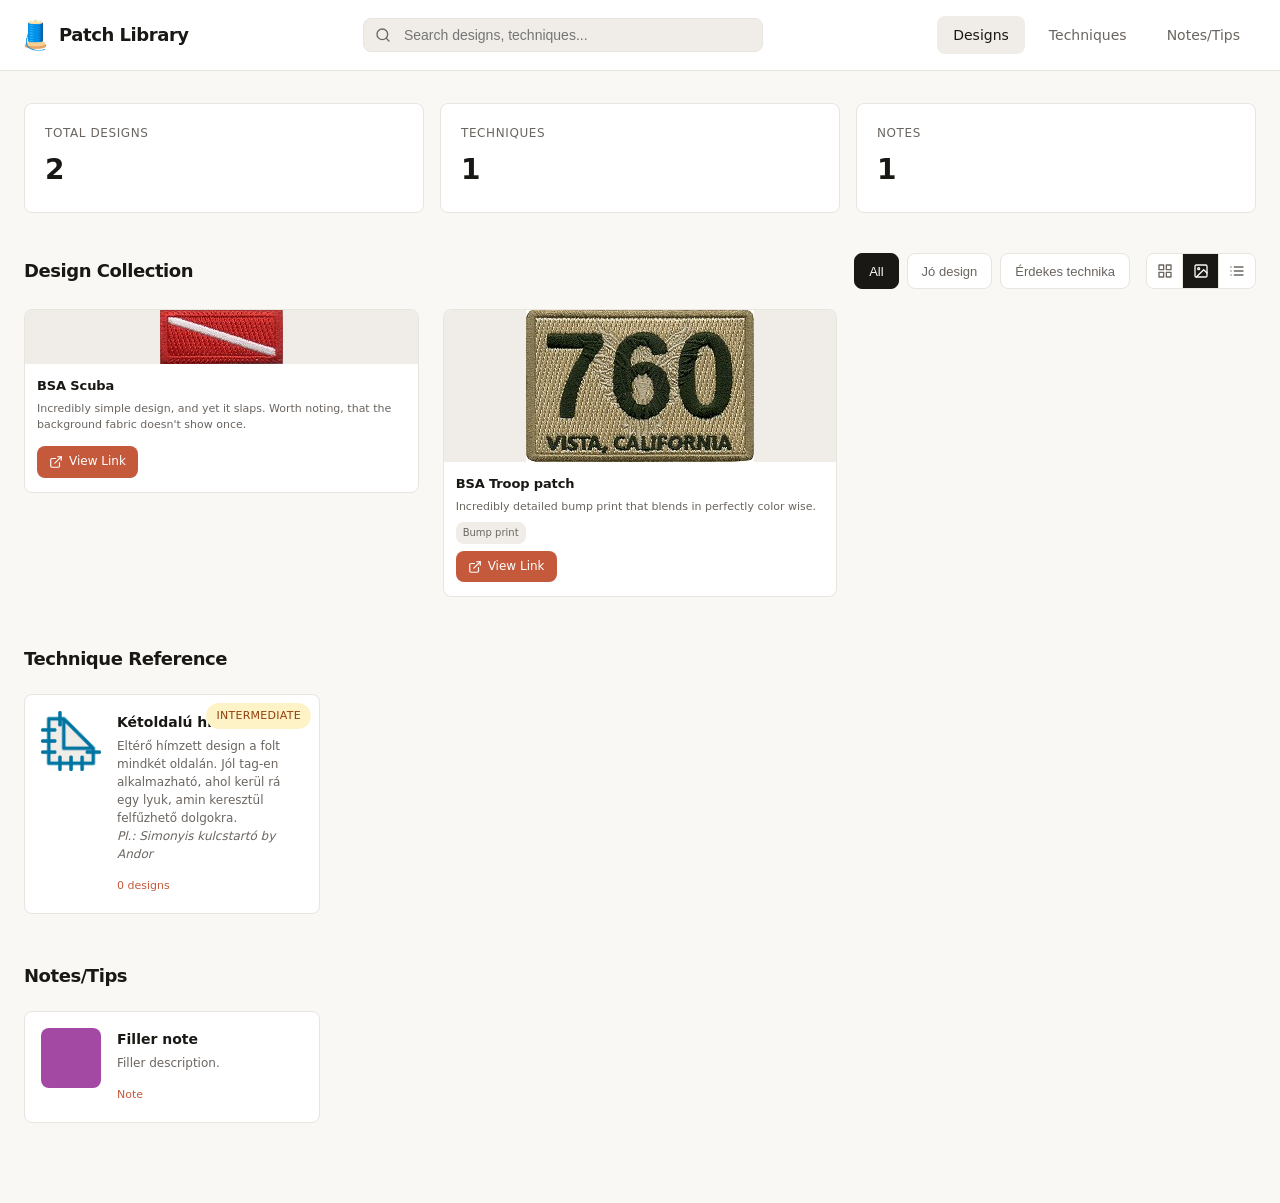
==== commit f821cb73: "Added examples to techniques >Added examples modal and button in techniques to display images that a" ====
--- a/index.html
+++ b/index.html
@@ -90,6 +90,19 @@
       </div>
     </div>
   </div>
+  
+  <!-- Technique Examples Modal -->
+  <div class="modal-overlay" id="examples-modal">
+    <div class="modal-content modal-content--examples">
+      <button class="modal-close" id="examples-modal-close">&times;</button>
+      <div class="modal-body">
+        <div class="examples-modal-header">
+          <h2 class="modal-title" id="examples-modal-title">Examples</h2>
+        </div>
+        <div class="examples-gallery" id="examples-gallery"></div>
+      </div>
+    </div>
+  </div>
 
   <!-- Image Viewer Modal -->
   <div class="image-viewer-overlay" id="image-viewer">
--- a/styles.css
+++ b/styles.css
@@ -308,9 +308,17 @@
   transform: scale(1.03);
 }
 
+.patch-card--gallery:hover .patch-image--true-size {
+  transform: none;
+}
+
 /* Gallery View Card Styles */
 .patch-card--gallery .patch-image-container {
   aspect-ratio: auto;
+  display: flex;
+  align-items: center;
+  justify-content: center;
+  background-color: var(--muted);
 }
 
 .patch-card--gallery .patch-image {
@@ -318,6 +326,11 @@
   height: auto;
   object-fit: contain;
   max-height: 520px;
+}
+
+.patch-card--gallery .patch-image--true-size {
+  height: auto;
+  flex: 0 0 auto;
 }
 
 .patch-card--gallery .patch-content {
@@ -610,6 +623,7 @@
   gap: 1.5rem;
   margin-bottom: 2rem;
   flex-wrap: wrap;
+  align-items: stretch;
 }
 
 .modal-demo-image {
@@ -624,6 +638,8 @@
 .modal-title-section {
   flex: 1;
   min-width: 200px;
+  display: flex;
+  flex-direction: column;
 }
 
 .modal-title-row {
@@ -632,6 +648,20 @@
   gap: 0.75rem;
   margin-bottom: 0.5rem;
   flex-wrap: wrap;
+}
+
+.modal-copy-actions {
+  display: flex;
+  flex-direction: column;
+  flex: 1;
+}
+
+.modal-examples-btn {
+  margin-top: auto;
+  align-self: flex-start;
+  min-height: 2rem;
+  appearance: none;
+  -webkit-appearance: none;
 }
 
 .modal-title {
@@ -706,6 +736,46 @@
   line-height: 1.6;
   margin-left: 2.5rem;
   margin-bottom: 0.75rem;
+}
+
+.modal-content--examples {
+  max-width: 1100px;
+}
+
+.examples-modal-header {
+  margin-bottom: 1.25rem;
+  padding-right: 3.5rem;
+}
+
+.examples-gallery {
+  display: grid;
+  grid-template-columns: repeat(auto-fill, minmax(320px, 1fr));
+  gap: 1rem;
+  align-items: start;
+}
+
+.examples-gallery-item {
+  background-color: var(--muted);
+  border: 1px solid var(--border);
+  border-radius: var(--radius);
+  overflow: hidden;
+  display: flex;
+  align-items: center;
+  justify-content: center;
+  cursor: pointer;
+}
+
+.example-image {
+  width: 100%;
+  height: auto;
+  object-fit: contain;
+  max-height: 520px;
+  display: block;
+}
+
+.example-image--true-size {
+  height: auto;
+  flex: 0 0 auto;
 }
 
 .step-images {
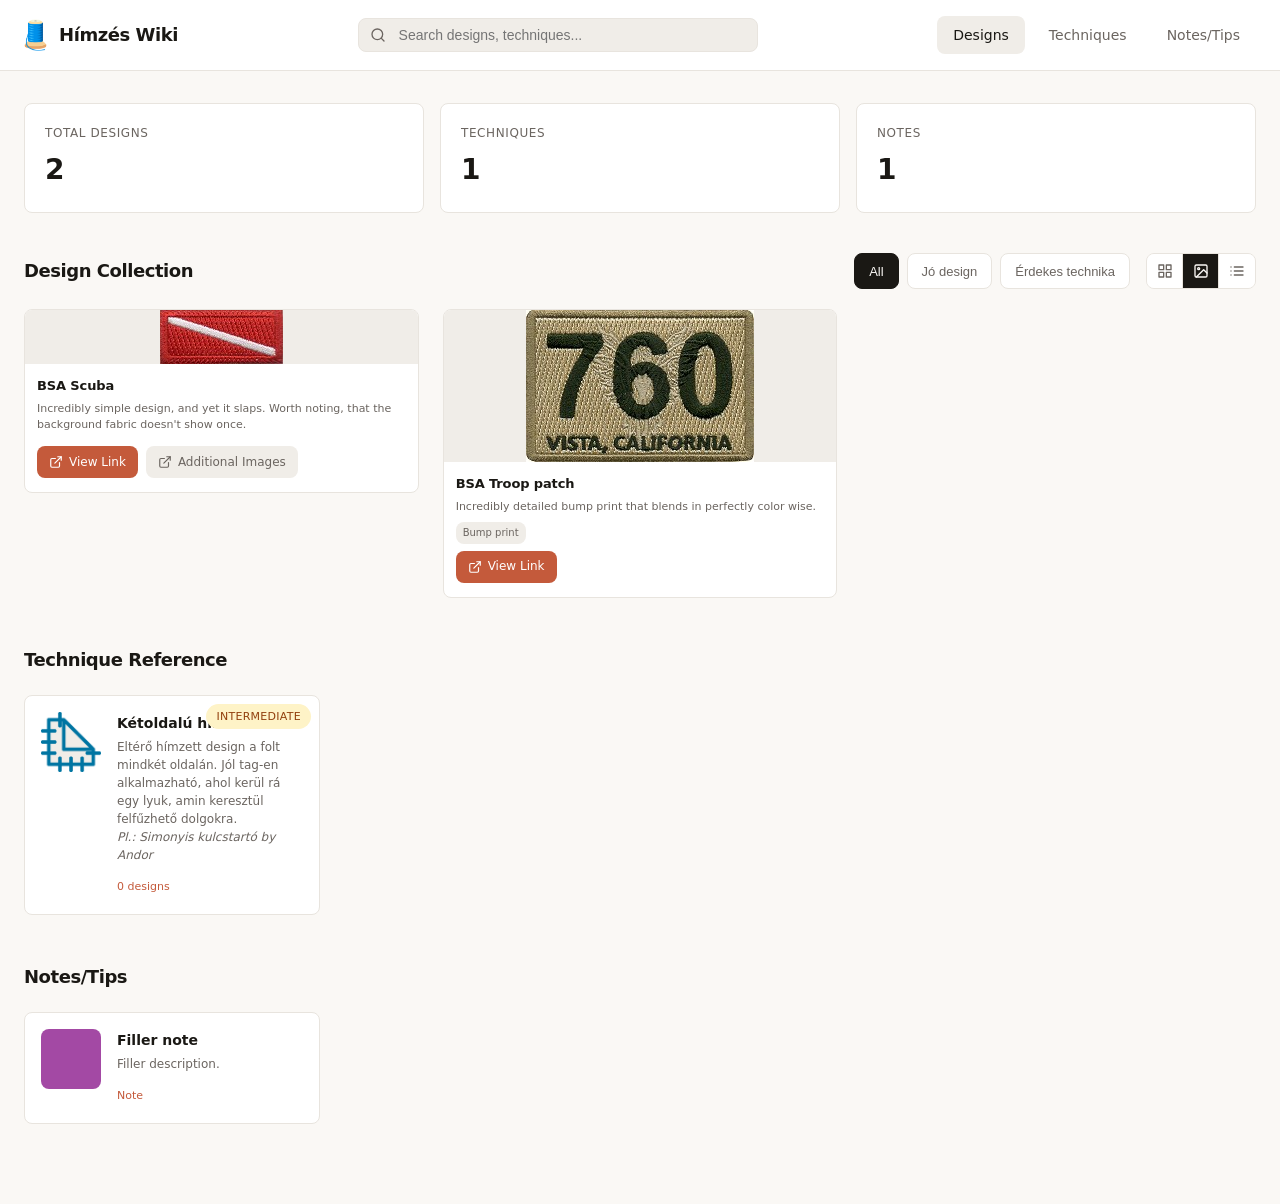
==== commit e651804e: "Additional images field and buttons >Added additional images modal for patches with a button for it," ====
--- a/index.html
+++ b/index.html
@@ -3,17 +3,21 @@
 <head>
   <meta charset="UTF-8">
   <meta name="viewport" content="width=device-width, initial-scale=1.0">
-  <title>Patch Library</title>
+  <title>Himzes Wiki</title> <!-- old: Patch Library -->
   <meta name="robots" content="noindex">
   <meta name="description" content="Internal collection of embroidery patch designs and techniques">
   <link rel="stylesheet" href="styles.css">
+  <link rel="apple-touch-icon" sizes="180x180" href="./content/icons/favicon/apple-touch-icon.png">
+  <link rel="icon" type="image/png" sizes="32x32" href="./content/icons/favicon/favicon-32x32.png">
+  <link rel="icon" type="image/png" sizes="16x16" href="./content/icons/favicon/favicon-16x16.png">
+  <link rel="manifest" href="./content/icons/favicon/site.webmanifest">
 </head>
 <body>
   <header class="header">
     <div class="header-inner">
       <div class="logo">
-        <img src="./icon.png" alt="Patch Library Logo" class="logo-image">
-        <span class="logo-text">Patch Library</span>
+        <img src="./icon.png" alt="Himzes Wiki Logo" class="logo-image">
+        <span class="logo-text">Hímzés Wiki</span>
       </div>
 
       <div class="search-container">
@@ -90,7 +94,7 @@
       </div>
     </div>
   </div>
-  
+
   <!-- Technique Examples Modal -->
   <div class="modal-overlay" id="examples-modal">
     <div class="modal-content modal-content--examples">
--- a/styles.css
+++ b/styles.css
@@ -398,6 +398,31 @@
   margin-bottom: 0.5rem;
 }
 
+.patch-actions {
+  display: flex;
+  flex-wrap: wrap;
+  gap: 0.5rem;
+  align-items: center;
+}
+
+.patch-actions .patch-link-btn {
+  min-height: 2rem;
+  white-space: nowrap;
+}
+
+.patch-actions button.patch-link-btn {
+  appearance: none;
+  -webkit-appearance: none;
+  font-family: inherit;
+  font-size: 0.75rem;
+  font-weight: 500;
+  line-height: 1.2;
+}
+
+.patch-card--list .patch-actions {
+  align-self: flex-start;
+}
+
 .difficulty-badge {
   position: absolute;
   top: 0.75rem;
@@ -488,6 +513,16 @@
 .patch-link-btn svg {
   width: 0.875rem;
   height: 0.875rem;
+}
+
+.patch-additional-images-btn {
+  background-color: var(--muted);
+  color: var(--muted-foreground);
+}
+
+.patch-additional-images-btn:hover {
+  background-color: var(--accent);
+  color: white;
 }
 
 /* Technique Section */
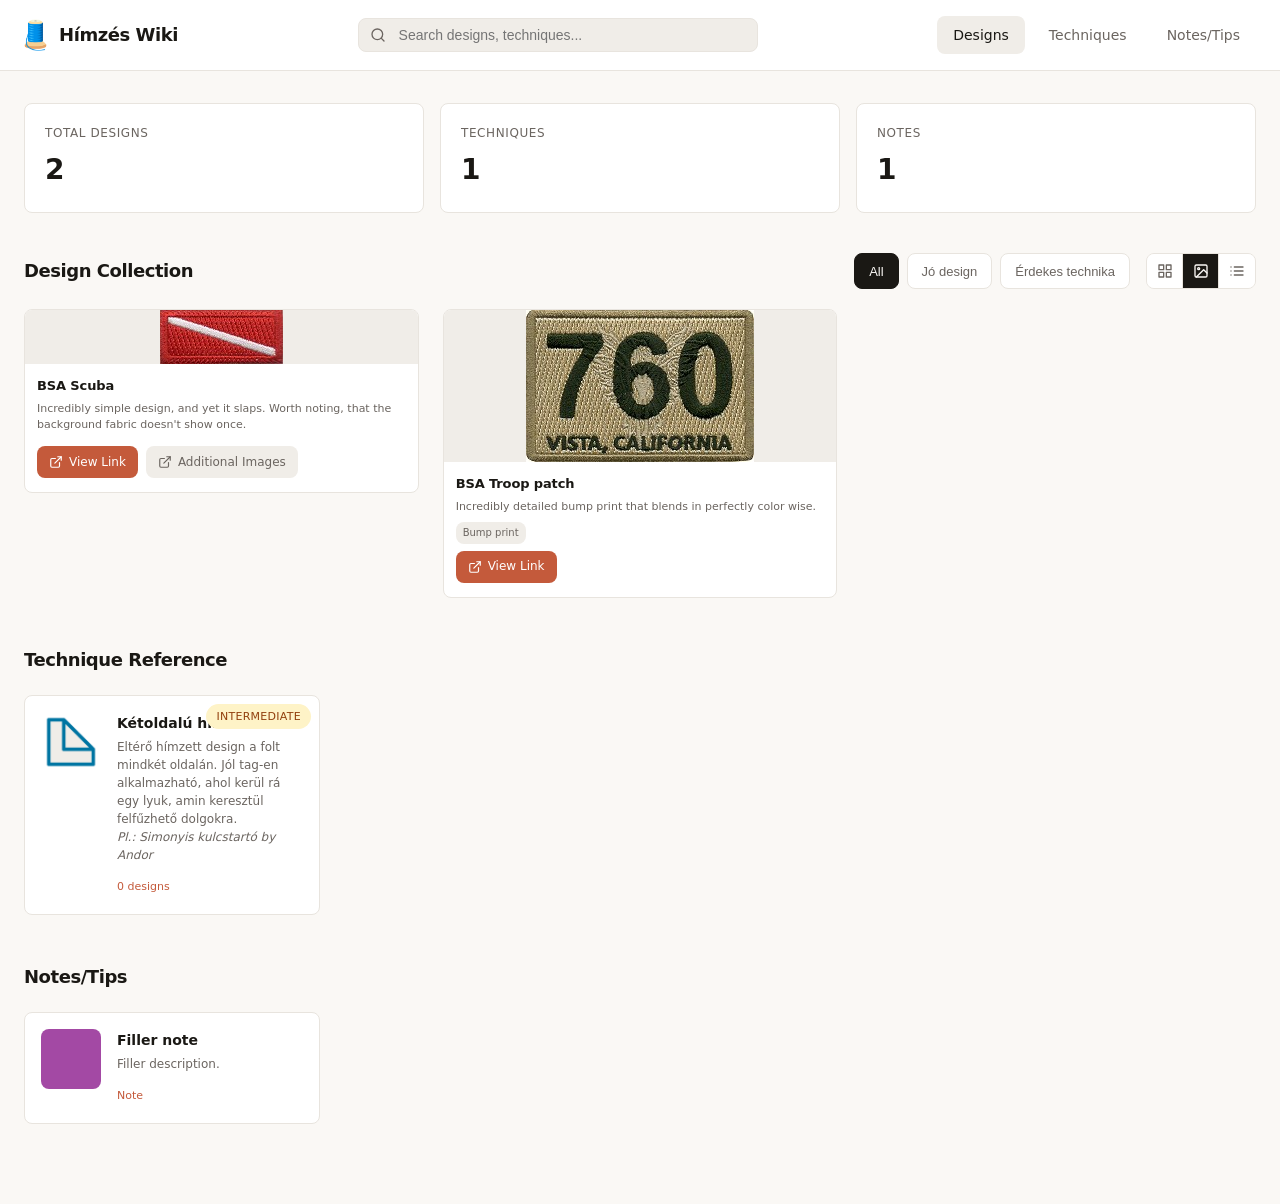
==== commit ddc45369: "Added video support >Videos are intended currently only for: -->Patch additional images -->Technique" ====
--- a/index.html
+++ b/index.html
@@ -112,6 +112,7 @@
   <div class="image-viewer-overlay" id="image-viewer">
     <button class="image-viewer-close" id="image-viewer-close">&times;</button>
     <img src="" alt="Full size image" class="image-viewer-img" id="image-viewer-img">
+    <video class="image-viewer-video" id="image-viewer-video" controls playsinline preload="metadata"></video>
   </div>
 
   <script src="config.js"></script>
--- a/styles.css
+++ b/styles.css
@@ -798,9 +798,10 @@
   align-items: center;
   justify-content: center;
   cursor: pointer;
-}
-
-.example-image {
+  position: relative;
+}
+
+.collection-media {
   width: 100%;
   height: auto;
   object-fit: contain;
@@ -808,7 +809,11 @@
   display: block;
 }
 
-.example-image--true-size {
+.collection-media--video {
+  background-color: var(--muted);
+}
+
+.collection-media--true-size {
   height: auto;
   flex: 0 0 auto;
 }
@@ -828,6 +833,24 @@
   cursor: pointer;
   border: 1px solid var(--border);
   transition: border-color 0.2s;
+}
+
+.step-media-preview {
+  position: relative;
+  width: 150px;
+  height: 100px;
+  border-radius: var(--radius);
+  overflow: hidden;
+  cursor: pointer;
+  border: 1px solid var(--border);
+  background-color: var(--muted);
+}
+
+.step-image--video {
+  width: 100%;
+  height: 100%;
+  object-fit: cover;
+  display: block;
 }
 
 .step-image:hover {
@@ -883,6 +906,12 @@
   object-fit: contain;
 }
 
+.image-viewer-video {
+  display: none;
+  max-width: 100%;
+  max-height: 100%;
+}
+
 /* Empty State */
 .empty-state {
   text-align: center;
@@ -953,3 +982,34 @@
     margin-left: 0;
   }
 }
+
+.media-preview {
+  position: relative;
+  overflow: hidden;
+}
+
+.video-preview-fallback {
+  position: absolute;
+  inset: 0;
+  width: 100%;
+  height: 100%;
+  object-fit: contain;
+  background-color: var(--muted);
+}
+
+.media-preview-badge {
+  position: absolute;
+  left: 50%;
+  top: 50%;
+  width: 3rem;
+  height: 3rem;
+  transform: translate(-50%, -50%);
+  pointer-events: none;
+  opacity: 0.95;
+}
+
+.media-preview-badge svg {
+  display: block;
+  width: 100%;
+  height: 100%;
+}
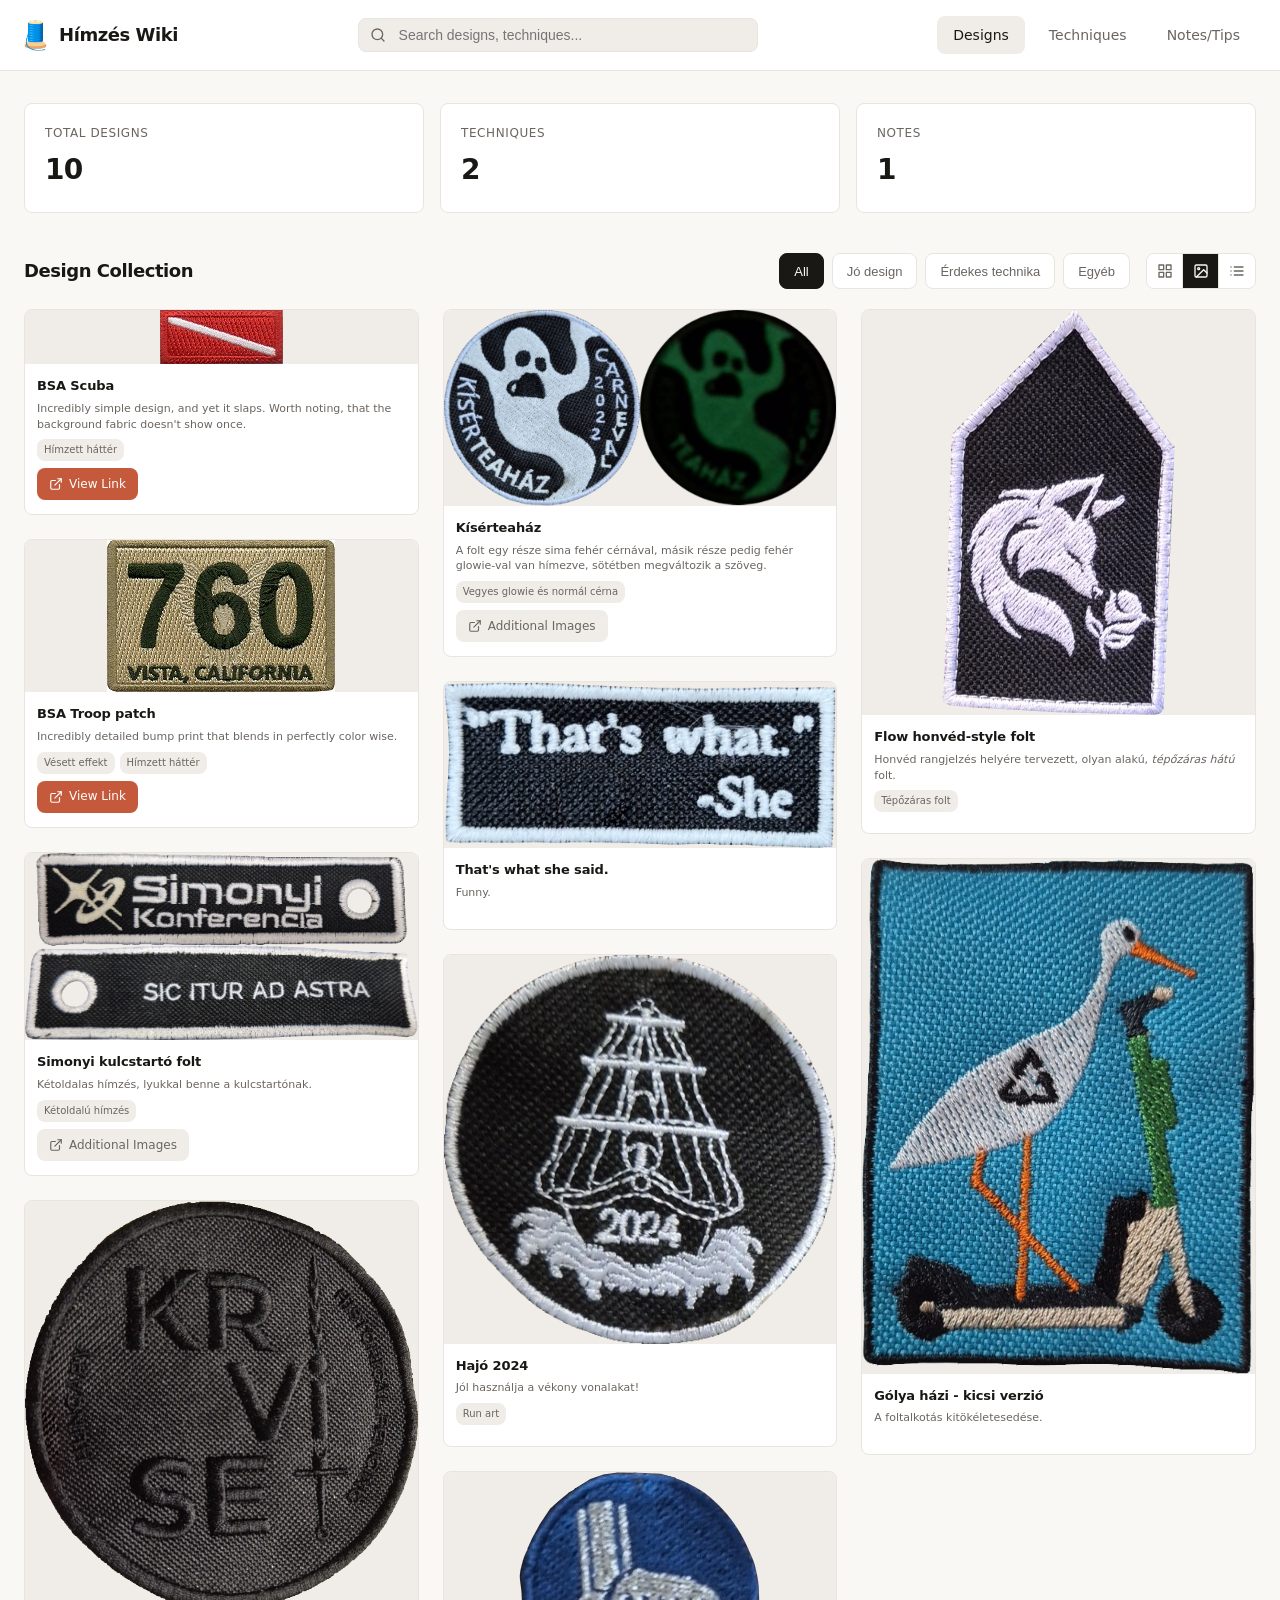
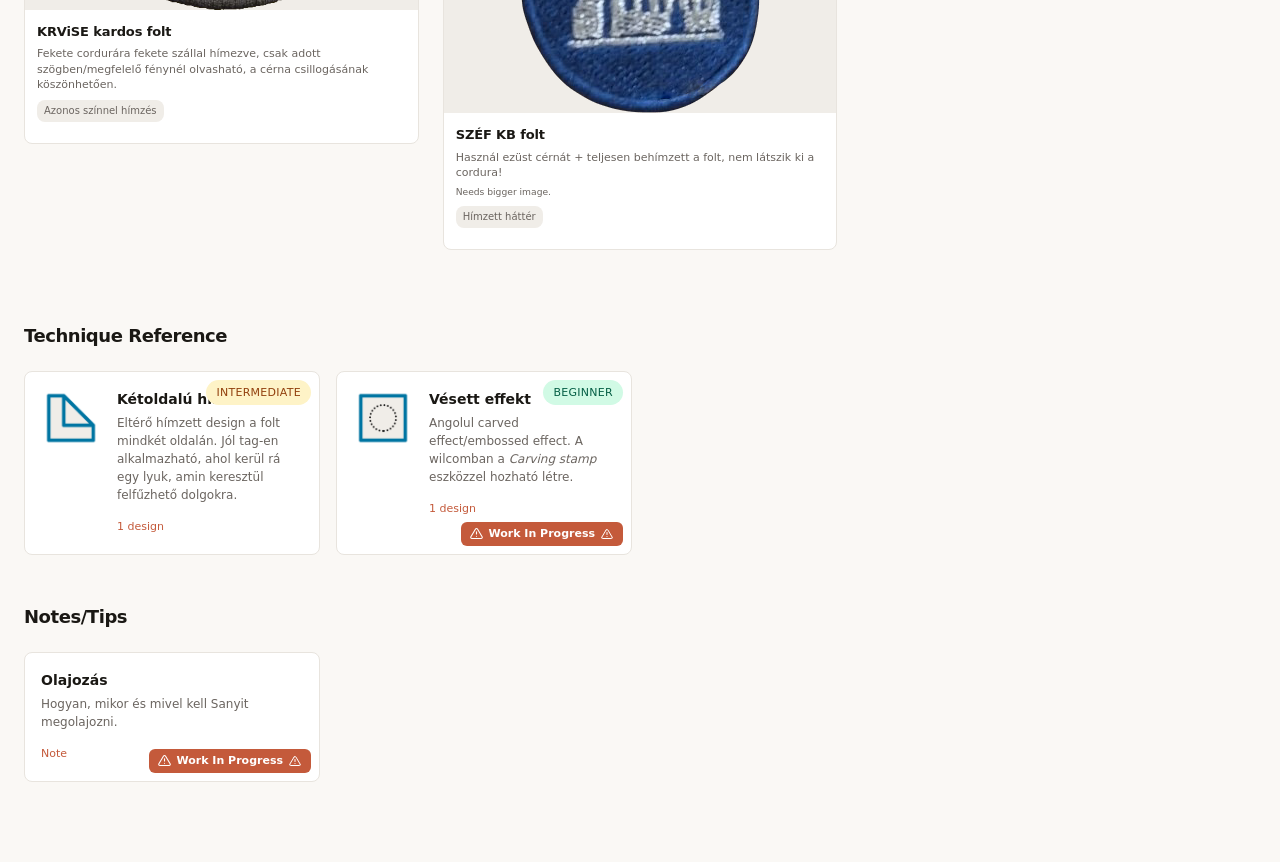
==== commit e1ab46ae: "Added unselectable class >Added unselectable class >Added to logo text and search bar placeholder" ====
--- a/index.html
+++ b/index.html
@@ -17,7 +17,7 @@
     <div class="header-inner">
       <div class="logo">
         <img src="./icon.png" alt="Himzes Wiki Logo" class="logo-image">
-        <span class="logo-text">Hímzés Wiki</span>
+        <span class="logo-text unselectable">Hímzés Wiki</span>
       </div>
 
       <div class="search-container">
@@ -26,7 +26,7 @@
             <circle cx="11" cy="11" r="8"/>
             <path d="m21 21-4.3-4.3"/>
           </svg>
-          <input type="text" id="search-input" class="search-input" placeholder="Search designs, techniques...">
+          <input type="text" id="search-input" class="search-input unselectable" placeholder="Search designs, techniques...">
         </div>
       </div>
 
--- a/styles.css
+++ b/styles.css
@@ -14,6 +14,7 @@
   --accent: #c45a3b;
   --border: #e8e4de;
   --radius: 0.5rem;
+  /*--warning: #ff7900; alternative color for warning labels, unused currently */
 }
 
 body {
@@ -57,6 +58,66 @@
 .logo-image {
   height: 2rem;
   width: auto;
+}
+
+/*Easter egg related*/
+.logo-image {
+  height: 2rem;
+  width: auto;
+  cursor: default;
+  transform-origin: center center;
+  user-select: none;
+  -webkit-user-drag: none;
+}
+
+/*Shake speed*/
+.logo-image--shake {
+  animation: logo-shake 0.34s ease-in-out;
+}
+
+.logo-image--gone {
+  visibility: hidden;
+  pointer-events: none;
+}
+
+.falling-logo-clone {
+  position: fixed;
+  pointer-events: none;
+  transform-origin: center center;
+  z-index: 2000;
+}
+
+/*Fall speed*/
+.falling-logo-clone--animate {
+  animation: logo-fall 2.2s cubic-bezier(0.22, 0.7, 0.2, 1) forwards;
+}
+
+/*Shake turn values*/
+@keyframes logo-shake {
+  0%   { transform: rotate(0deg); }
+  18%  { transform: rotate(-16deg); }
+  38%  { transform: rotate(18deg); }
+  56%  { transform: rotate(-12deg); }
+  74%  { transform: rotate(8deg); }
+  100% { transform: rotate(0deg); }
+}
+
+@keyframes logo-fall {
+  0% {
+    transform: translate3d(0, 0, 0) rotate(0deg);
+    opacity: 1;
+  }
+  100% {
+    transform: translate3d(18px, 120vh, 0) rotate(135deg);
+    opacity: 0;
+  }
+}
+/*Easter egg over*/
+
+.unselectable{
+  -webkit-user-select: none; /* Safari */
+  -ms-user-select: none; /* IE 10 and IE 11 */
+  user-select: none; /* Standard syntax */
 }
 
 .logo-text {
@@ -263,12 +324,36 @@
   margin-bottom: 3rem;
 }
 
-/* Gallery View - Masonry-like with full images */
+/* Gallery View - Masonry card layout */
+.patch-grid--gallery {
+  display: block;
+  column-width: 350px;
+  column-gap: 1.5rem;
+  margin-bottom: 3rem;
+}
+
+.patch-card--gallery {
+  display: inline-block;
+  width: 100%;
+  margin: 0 0 1.5rem;
+  break-inside: avoid;
+  -webkit-column-break-inside: avoid;
+  page-break-inside: avoid;
+  vertical-align: top;
+}
+
+.patch-grid--gallery .empty-state {
+  display: block;
+  width: 100%;
+}
+
+/* Old gallery view:
 .patch-grid--gallery {
   grid-template-columns: repeat(auto-fill, minmax(350px, 1fr));
   gap: 1.5rem;
   align-items: start;
 }
+*/
 
 /* List View - Single column rows */
 .patch-grid--list {
@@ -304,9 +389,10 @@
   transition: transform 0.3s;
 }
 
+/*disabled for now
 .patch-card:hover .patch-image {
   transform: scale(1.03);
-}
+}*/
 
 .patch-card--gallery:hover .patch-image--true-size {
   transform: none;
@@ -450,6 +536,64 @@
   color: #991b1b;
 }
 
+/*OLD:
+.wip-badge {
+  position: absolute;
+  right: 0.5rem;
+  bottom: 0.5rem;
+  display: inline-flex;
+  align-items: center;
+  justify-content: center;
+  padding: 0.35rem 0.6rem;
+  font-size: 0.6875rem;
+  font-weight: 600;
+  line-height: 1;
+  background-color: var(--warning); default: accent
+  color: white;
+  border-radius: 0.375rem;
+  white-space: nowrap;
+}*/
+
+.wip-badge {
+  position: absolute;
+  right: 0.5rem;
+  bottom: 0.5rem;
+  display: inline-flex;
+  align-items: center;
+  justify-content: center;
+  gap: 0.35rem;
+  padding: 0.35rem 0.6rem;
+  font-size: 0.6875rem;
+  font-weight: 600;
+  line-height: 1;
+  background-color: var(--accent);
+  color: white;
+  border-radius: 0.375rem;
+  white-space: nowrap;
+}
+
+.wip-badge::before,
+.wip-badge::after {
+  content: "";
+  width: 0.8rem;
+  height: 0.8rem;
+  flex: 0 0 0.8rem;
+  background-repeat: no-repeat;
+  background-position: center;
+  background-size: contain;
+  background-image: url("data:image/svg+xml,%3Csvg xmlns='http://www.w3.org/2000/svg' viewBox='0 0 24 24' fill='none' stroke='white' stroke-width='2' stroke-linecap='round' stroke-linejoin='round'%3E%3Cpath d='M10.29 3.86 1.82 18a2 2 0 0 0 1.71 3h16.94a2 2 0 0 0 1.71-3L13.71 3.86a2 2 0 0 0-3.42 0Z'/%3E%3Cpath d='M12 9v4'/%3E%3Cpath d='M12 17h.01'/%3E%3C/svg%3E");
+}
+
+.technique-card--wip {
+  padding-bottom: 2.6rem;
+}
+
+.modal-title-row .wip-badge {
+  position: static;
+  bottom: auto;
+  right: auto;
+}
+
 .patch-content {
   padding: 1rem;
 }
@@ -691,12 +835,23 @@
   flex: 1;
 }
 
-.modal-examples-btn {
+.modal-action-row {
+  display: flex;
+  flex-wrap: wrap;
+  gap: 0.5rem;
   margin-top: auto;
   align-self: flex-start;
+}
+
+.modal-examples-btn,
+.modal-used-by-btn {
   min-height: 2rem;
   appearance: none;
   -webkit-appearance: none;
+  font-family: inherit;
+  font-size: 0.75rem;
+  font-weight: 500;
+  line-height: 1.2;
 }
 
 .modal-title {
@@ -925,12 +1080,75 @@
 
 /* Responsive */
 @media (max-width: 768px) {
+  #designs,
+  #techniques,
+  #notes {
+    scroll-margin-top: 12rem;
+  }
+
   .header-inner {
     flex-direction: column;
     align-items: stretch;
     gap: 1rem;
   }
 
+  .modal-overlay {
+    padding: 0.5rem;
+    overflow-x: hidden;
+  }
+
+  .modal-content,
+  .modal-content--examples {
+    width: calc(100% - 1rem);
+    max-width: calc(100% - 1rem);
+    max-height: calc(100dvh - 1rem);
+    overflow-x: hidden;
+  }
+
+  .modal-body {
+    padding: 0.75rem;
+    overflow-x: hidden;
+    max-width: 100%;
+  }
+
+  .examples-modal-header {
+    margin-bottom: 0.75rem;
+    padding-right: 2.75rem;
+    max-width: 100%;
+  }
+
+  .examples-gallery {
+    display: grid;
+    grid-template-columns: minmax(0, 1fr);
+    gap: 0.75rem;
+    width: 100%;
+    min-width: 0;
+    max-width: 100%;
+  }
+
+  .examples-gallery-item {
+    width: 100%;
+    min-width: 0;
+    max-width: 100%;
+    overflow: hidden;
+  }
+
+  .collection-media,
+  .collection-media--video {
+    max-width: 100%;
+    height: auto;
+    max-height: 60dvh;
+  }
+
+  .collection-media--true-size {
+    max-width: 100%;
+    height: auto;
+  }
+
+  .video-preview-fallback {
+    max-width: 100%;
+  }
+
   .search-container {
     max-width: none;
   }
@@ -965,7 +1183,7 @@
   .modal-header {
     flex-direction: column;
     align-items: center;
-    text-align: center;
+    text-align: center; /*modal description align, can be left*/
   }
 
   .modal-title-row {
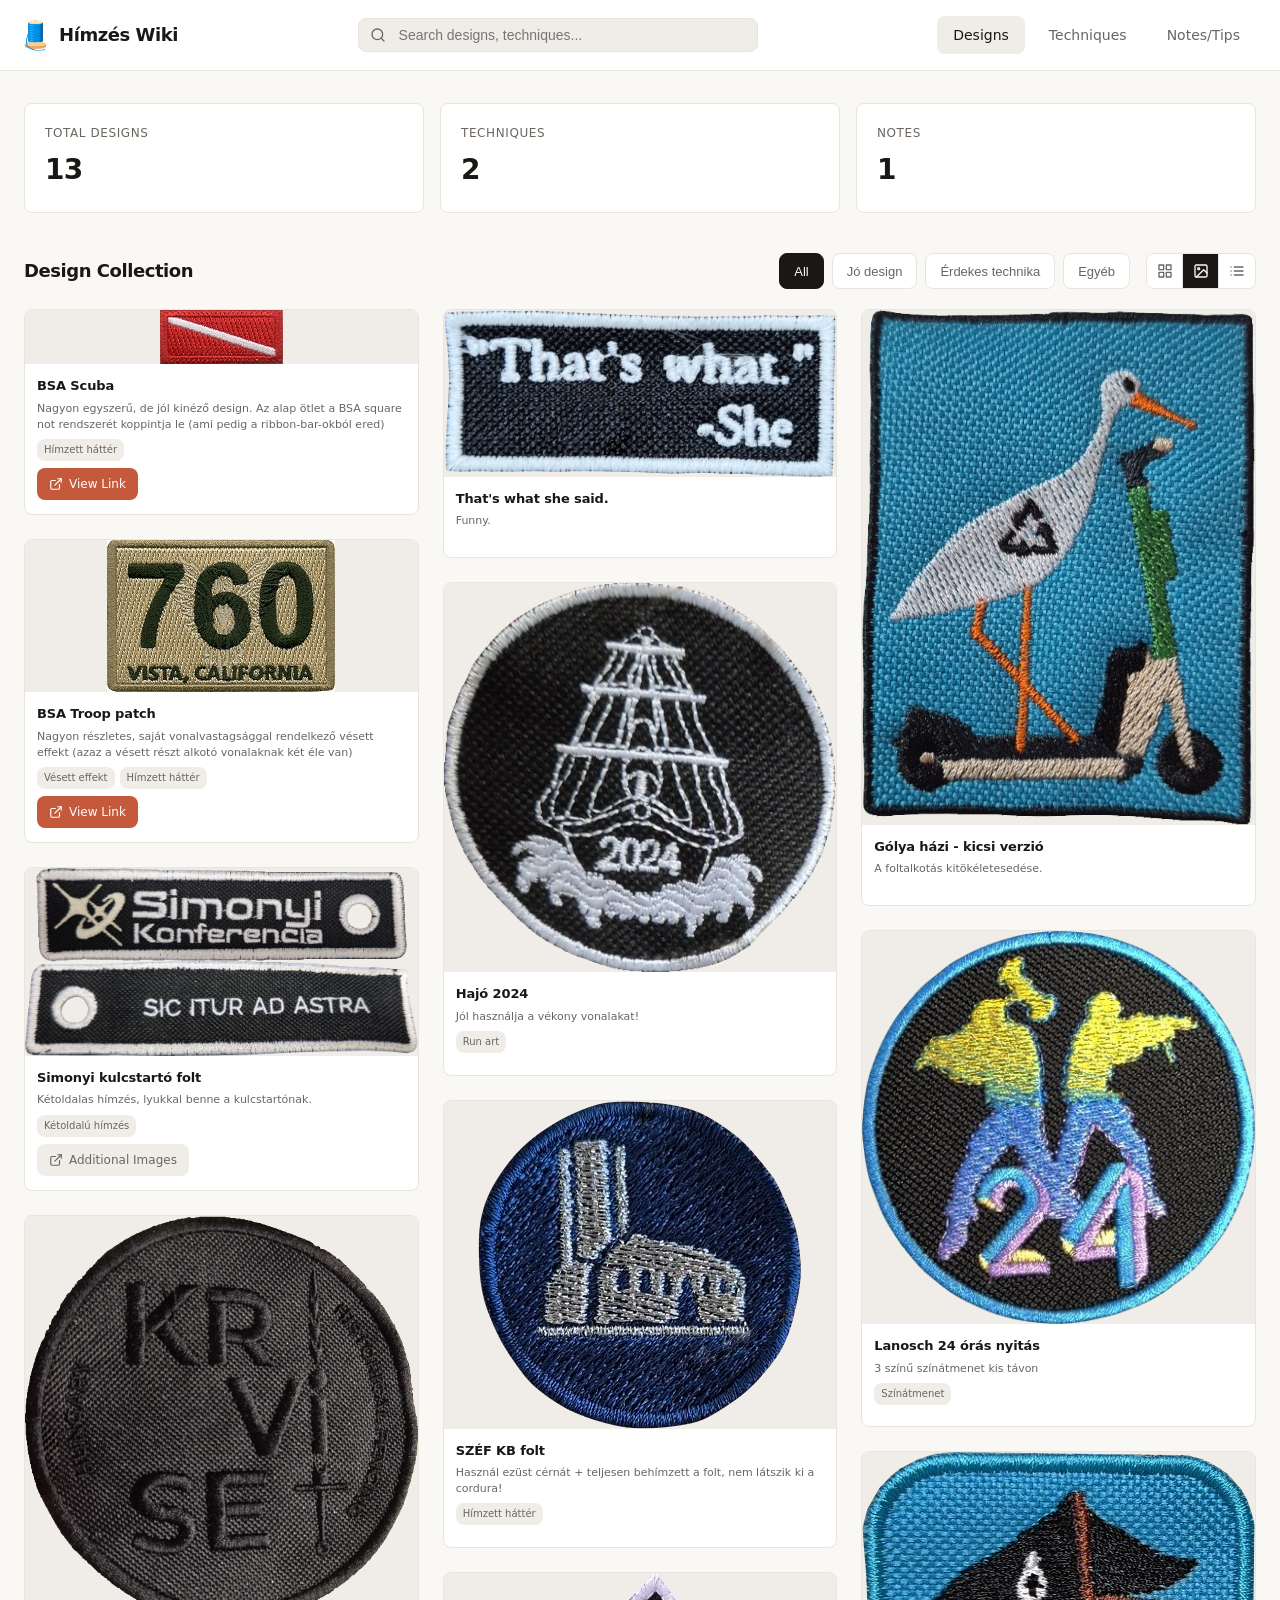
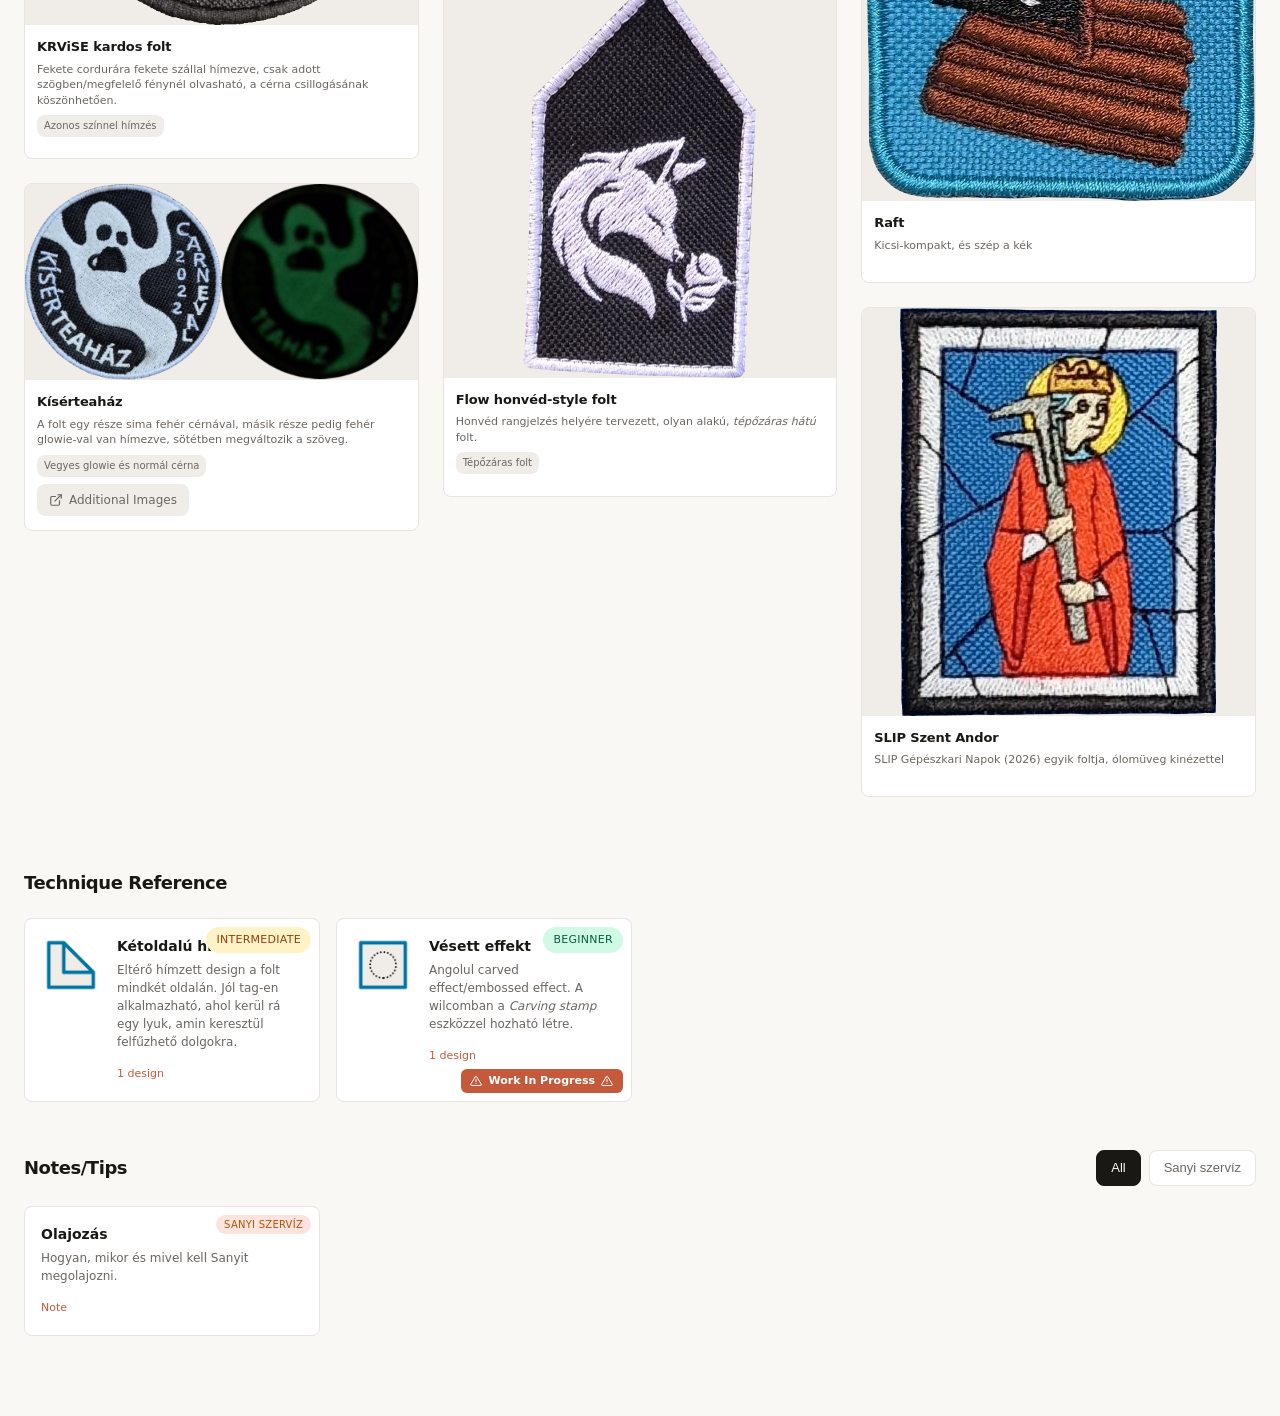
==== commit 1d06a19c: "Added filter buttons for notes >Notes can now be filtered by tags >The filter buttons are created by" ====
--- a/index.html
+++ b/index.html
@@ -79,6 +79,11 @@
     <section id="notes">
       <div class="section-header">
         <h2 class="section-title">Notes/Tips</h2>
+        <div class="section-controls">
+          <div class="filter-buttons" id="note-filter-buttons">
+            <!-- Note tag filter buttons generated dynamically from JS -->
+          </div>
+        </div>
       </div>
       <div class="technique-grid" id="notes-grid"></div>
     </section>
--- a/styles.css
+++ b/styles.css
@@ -1,3 +1,5 @@
+/*Note tagek search for: NOTE TAG-EK CÍMKÉK */
+
 * {
   margin: 0;
   padding: 0;
@@ -536,6 +538,58 @@
   color: #991b1b;
 }
 
+/*NOTE TAG-EK CÍMKÉK*/
+.note-tag-badge {
+  font-size: 0.625rem;
+  padding: 0.25rem 0.5rem;
+  line-height: 1.1;
+  max-width: calc(100% - 1rem);
+  white-space: nowrap;
+}
+
+.note-card--with-tag {
+  padding-top: 2.4rem;
+}
+
+.modal-title-row .note-tag-badge {
+  position: static;
+  right: auto;
+  top: auto;
+}
+
+.tag-default,
+.tag--egyeb {
+  background-color: #e5e7eb;
+  color: #4b5563;
+}
+
+.tag--sanyi-szerviz {
+  background-color: #fbe4dd;
+  color: #b45309;
+}
+
+.tag--himzes {
+  background-color: #fef3c7;
+  color: #92400e;
+}
+
+.tag--tervezes {
+  background-color: #dbeafe;
+  color: #1e3a8a;
+}
+
+.tag--himzo-belsos {
+  background-color: #d1fae5;
+  color: #065f46;
+}
+
+.tag--rendeles-menete {
+  background-color: #dcfce7;
+  color: #3f6212;
+}
+
+/*End of note tags*/
+
 /*OLD:
 .wip-badge {
   position: absolute;
@@ -971,6 +1025,13 @@
 .collection-media--true-size {
   height: auto;
   flex: 0 0 auto;
+}
+
+.note-extra-images {
+  display: flex;
+  gap: 0.75rem;
+  flex-wrap: wrap;
+  margin-bottom: 1.5rem;
 }
 
 .step-images {
